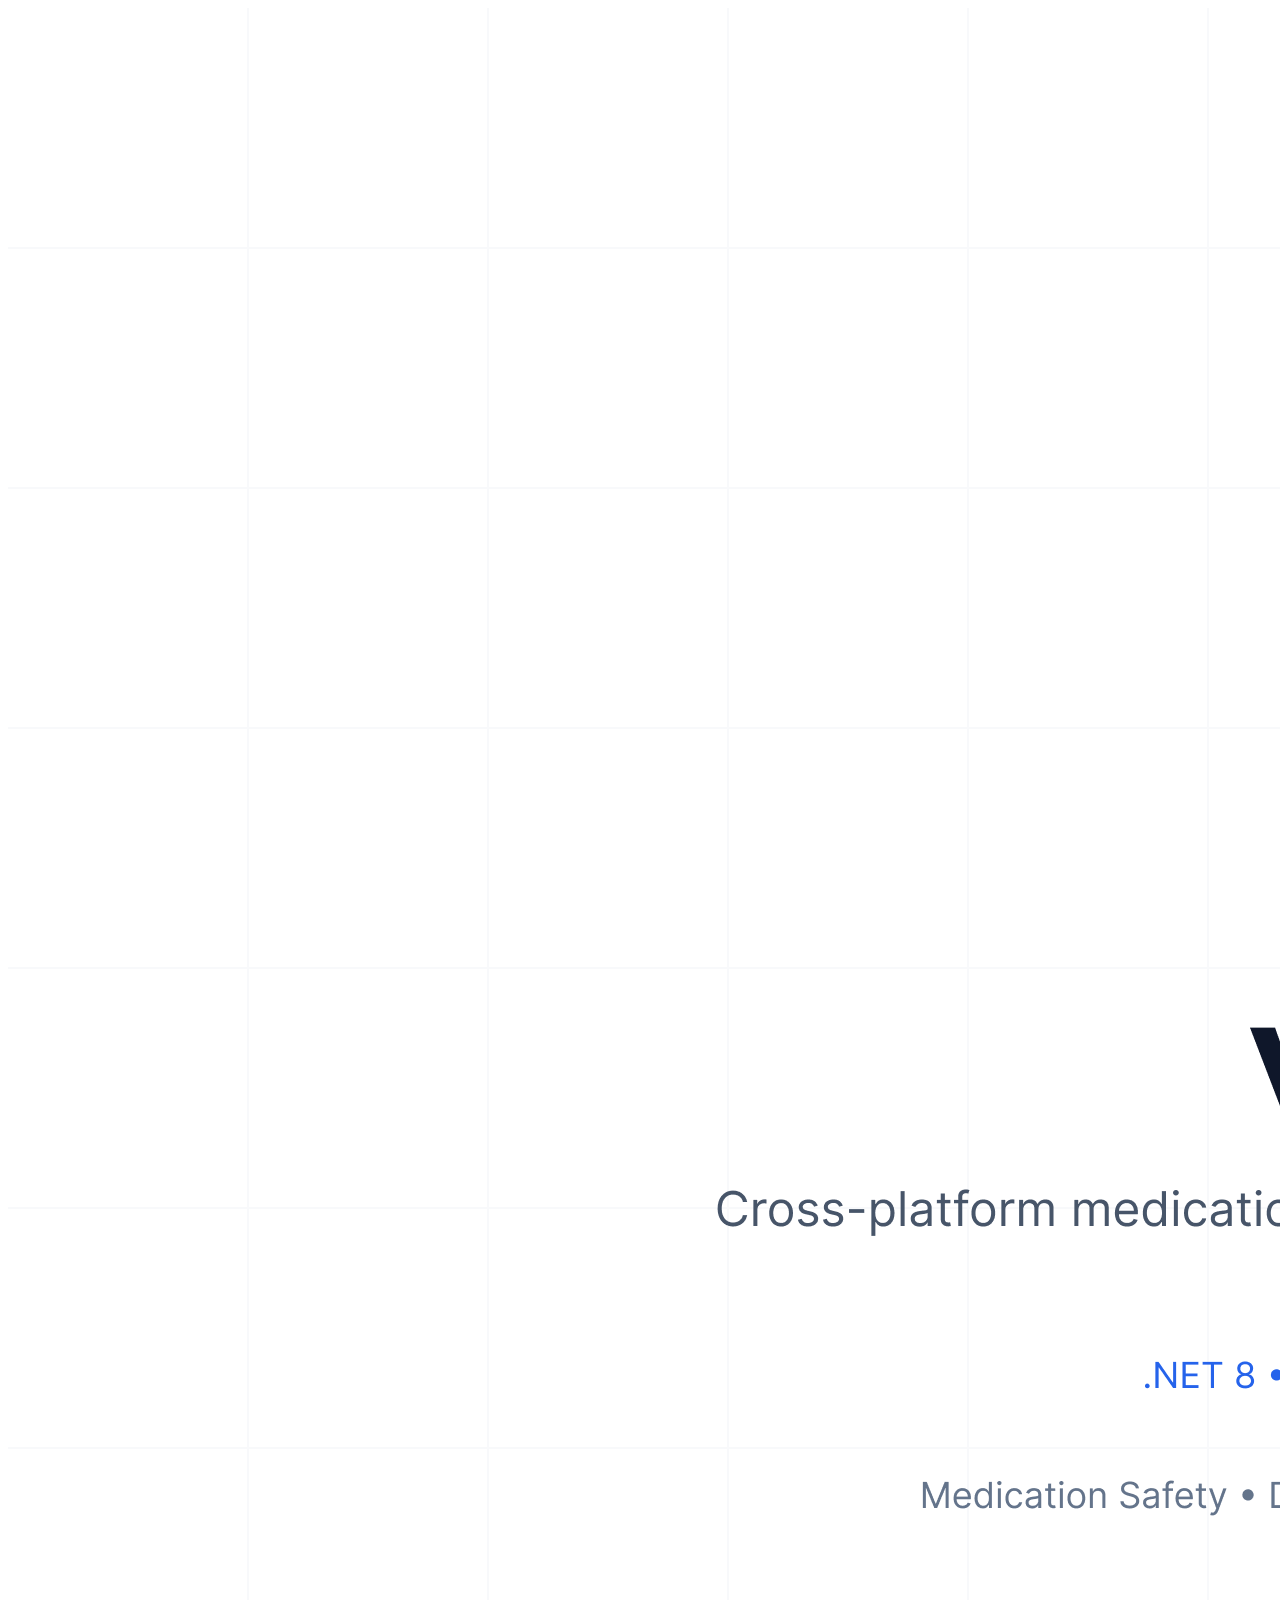
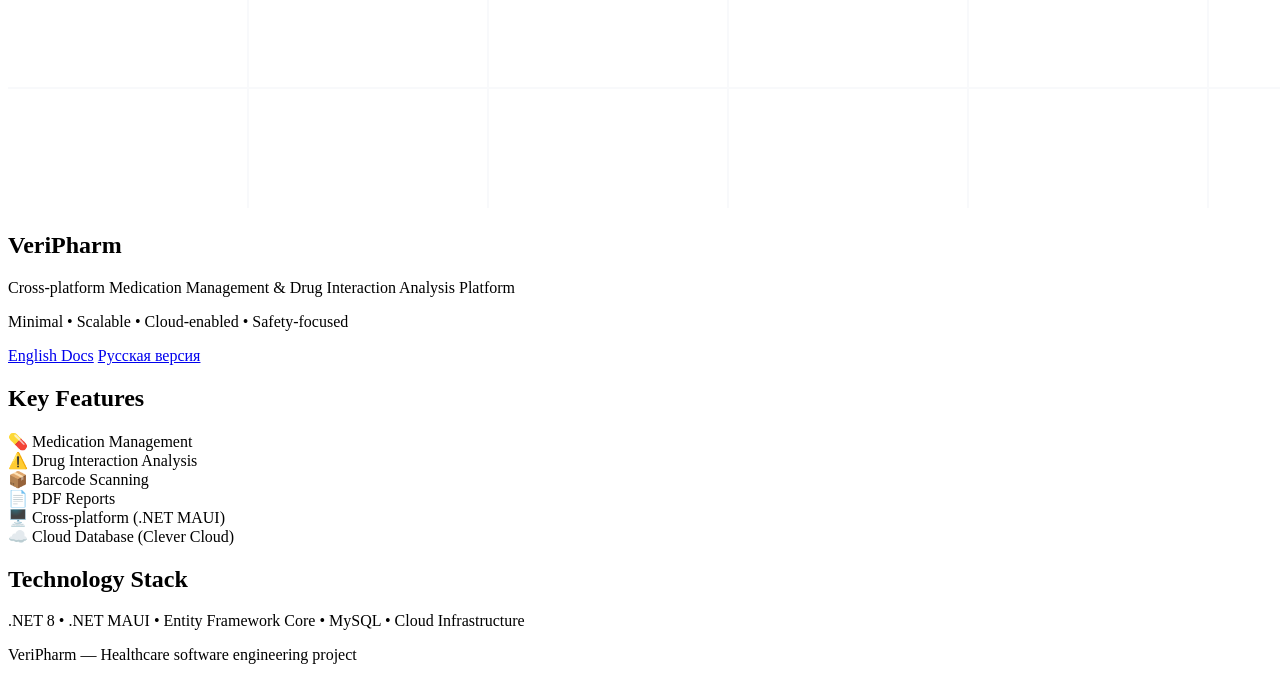
==== index.html @ c3bcfdbd "Create index.html" ====
<!DOCTYPE html>
<html lang="en">
<head>
  <meta charset="UTF-8" />
  <meta name="viewport" content="width=device-width, initial-scale=1.0"/>
  <title>VeriPharm</title>
  <link rel="stylesheet" href="styles.css">
</head>

<body>

  <!-- HERO -->
  <section class="hero">
    <img src="assets/banner.png" alt="VeriPharm Banner" class="banner"/>

    <h1>VeriPharm</h1>

    <p class="subtitle">
      Cross-platform Medication Management & Drug Interaction Analysis Platform
    </p>

    <p class="tagline">
      Minimal • Scalable • Cloud-enabled • Safety-focused
    </p>

    <div class="buttons">
      <a href="README.en.md" class="btn">English Docs</a>
      <a href="README.ru.md" class="btn secondary">Русская версия</a>
    </div>
  </section>

  <!-- FEATURES -->
  <section class="section">
    <h2>Key Features</h2>

    <div class="grid">
      <div class="card">💊 Medication Management</div>
      <div class="card">⚠️ Drug Interaction Analysis</div>
      <div class="card">📦 Barcode Scanning</div>
      <div class="card">📄 PDF Reports</div>
      <div class="card">🖥️ Cross-platform (.NET MAUI)</div>
      <div class="card">☁️ Cloud Database (Clever Cloud)</div>
    </div>
  </section>

  <!-- STACK -->
  <section class="section dark">
    <h2>Technology Stack</h2>

    <p>.NET 8 • .NET MAUI • Entity Framework Core • MySQL • Cloud Infrastructure</p>
  </section>

  <!-- FOOTER -->
  <footer>
    <p>VeriPharm — Healthcare software engineering project</p>
  </footer>

</body>
</html>
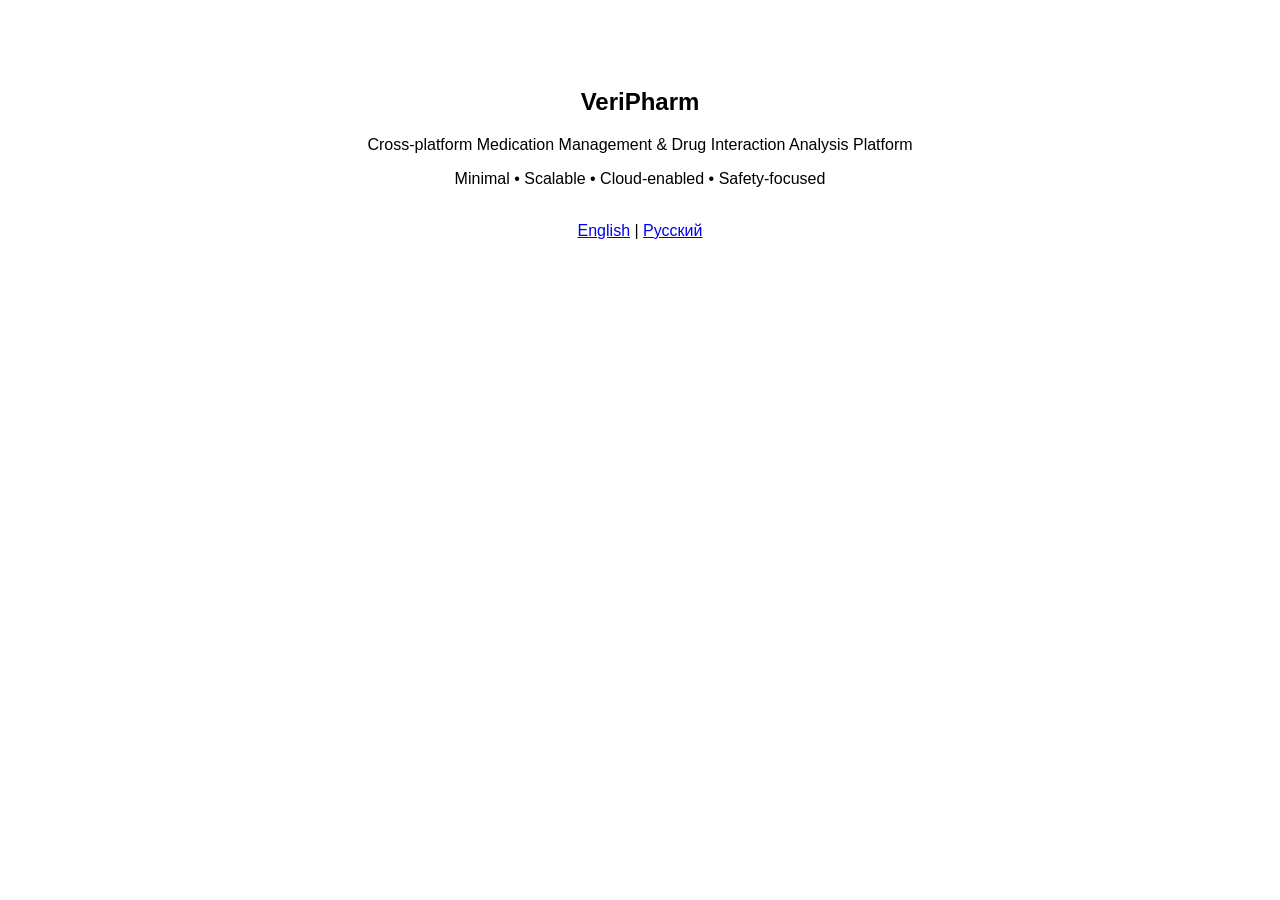
==== commit 5e82a952: "init" ====
--- a/index.html
+++ b/index.html
@@ -1,59 +1,27 @@
 <!DOCTYPE html>
 <html lang="en">
 <head>
-  <meta charset="UTF-8" />
-  <meta name="viewport" content="width=device-width, initial-scale=1.0"/>
+  <meta charset="UTF-8">
   <title>VeriPharm</title>
-  <link rel="stylesheet" href="styles.css">
+  <meta name="viewport" content="width=device-width, initial-scale=1.0">
 </head>
 
 <body>
 
-  <!-- HERO -->
-  <section class="hero">
-    <img src="assets/banner.png" alt="VeriPharm Banner" class="banner"/>
+  <section style="text-align:center; padding:60px; font-family:Segoe UI, Arial;">
 
     <h1>VeriPharm</h1>
 
-    <p class="subtitle">
-      Cross-platform Medication Management & Drug Interaction Analysis Platform
-    </p>
+    <p>Cross-platform Medication Management & Drug Interaction Analysis Platform</p>
 
-    <p class="tagline">
-      Minimal • Scalable • Cloud-enabled • Safety-focused
-    </p>
+    <p>Minimal • Scalable • Cloud-enabled • Safety-focused</p>
 
-    <div class="buttons">
-      <a href="README.en.md" class="btn">English Docs</a>
-      <a href="README.ru.md" class="btn secondary">Русская версия</a>
-    </div>
+    <br>
+
+    <a href="site/en.html">English</a> |
+    <a href="site/ru.html">Русский</a>
+
   </section>
 
-  <!-- FEATURES -->
-  <section class="section">
-    <h2>Key Features</h2>
-
-    <div class="grid">
-      <div class="card">💊 Medication Management</div>
-      <div class="card">⚠️ Drug Interaction Analysis</div>
-      <div class="card">📦 Barcode Scanning</div>
-      <div class="card">📄 PDF Reports</div>
-      <div class="card">🖥️ Cross-platform (.NET MAUI)</div>
-      <div class="card">☁️ Cloud Database (Clever Cloud)</div>
-    </div>
-  </section>
-
-  <!-- STACK -->
-  <section class="section dark">
-    <h2>Technology Stack</h2>
-
-    <p>.NET 8 • .NET MAUI • Entity Framework Core • MySQL • Cloud Infrastructure</p>
-  </section>
-
-  <!-- FOOTER -->
-  <footer>
-    <p>VeriPharm — Healthcare software engineering project</p>
-  </footer>
-
 </body>
-</html>
+</html>
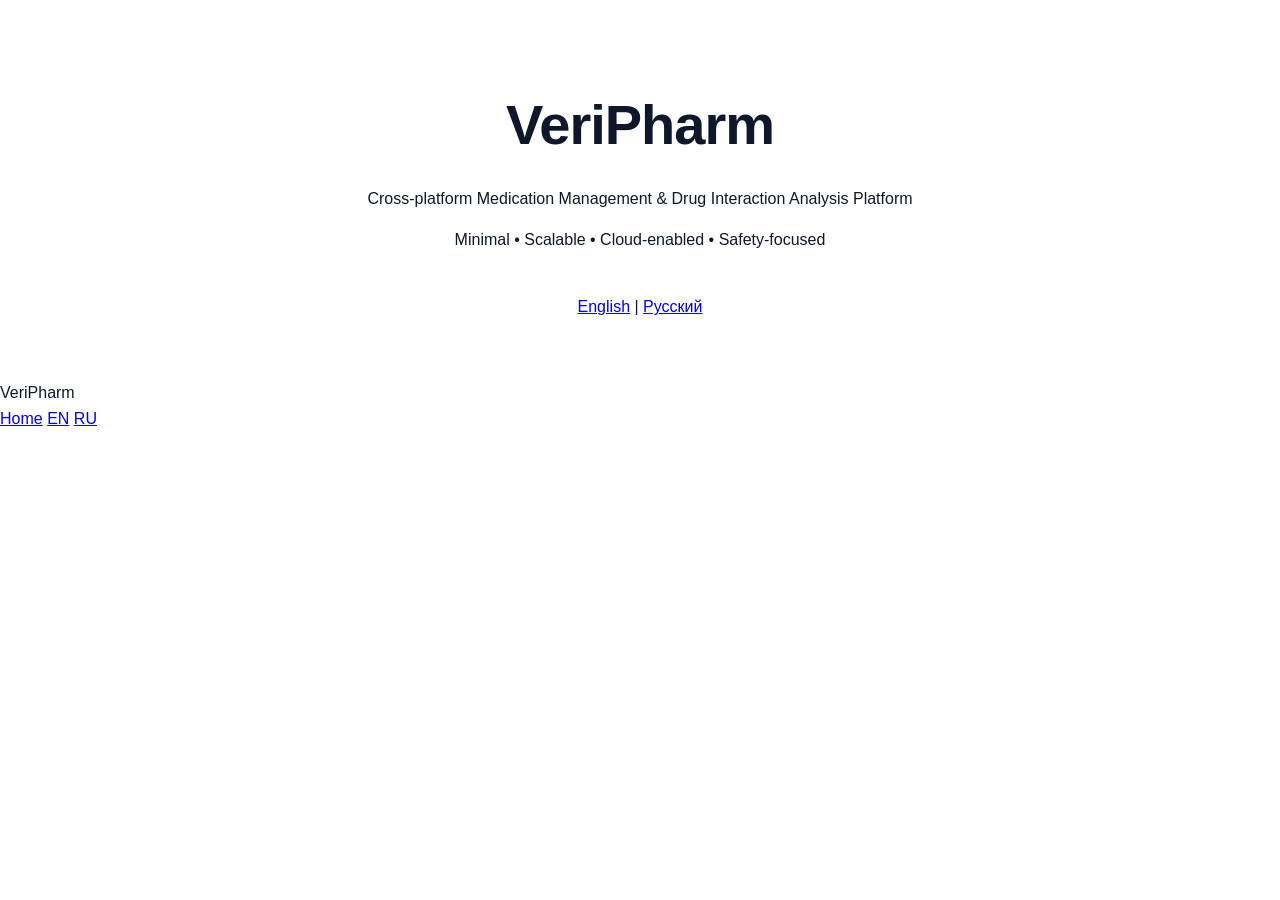
==== commit ae16f4b9: "1" ====
--- a/index.html
+++ b/index.html
@@ -3,6 +3,7 @@
 <head>
   <meta charset="UTF-8">
   <title>VeriPharm</title>
+  <link rel="stylesheet" href="site/styles.css">
   <meta name="viewport" content="width=device-width, initial-scale=1.0">
 </head>
 
@@ -24,4 +25,14 @@
   </section>
 
 </body>
+<header class="topbar">
+  <div class="logo">VeriPharm</div>
+
+  <nav>
+    <a href="../index.html">Home</a>
+    <a href="en.html">EN</a>
+    <a href="ru.html">RU</a>
+  </nav>
+</header>
+
 </html>
--- a/site/styles.css
+++ b/site/styles.css
@@ -0,0 +1,125 @@
+body {
+  margin: 0;
+  font-family: "Segoe UI", Inter, Arial, sans-serif;
+  background: #ffffff;
+  color: #0f172a;
+  line-height: 1.6;
+}
+
+/* HERO */
+.hero {
+  text-align: center;
+  padding: 80px 20px;
+  animation: fadeIn 0.8s ease-out;
+}
+
+.banner {
+  max-width: 900px;
+  width: 100%;
+  border-radius: 14px;
+  box-shadow: 0 10px 30px rgba(0,0,0,0.08);
+  transition: transform 0.3s ease;
+}
+
+.banner:hover {
+  transform: scale(1.01);
+}
+
+/* TYPOGRAPHY */
+h1 {
+  font-size: 56px;
+  margin: 20px 0 10px;
+  letter-spacing: -1px;
+}
+
+.subtitle {
+  font-size: 20px;
+  color: #475569;
+}
+
+.tagline {
+  font-size: 14px;
+  color: #64748b;
+  margin-bottom: 30px;
+}
+
+/* BUTTONS */
+.buttons {
+  display: flex;
+  justify-content: center;
+  gap: 12px;
+  margin-top: 20px;
+}
+
+.btn {
+  padding: 10px 18px;
+  border-radius: 10px;
+  background: #1cabb0;
+  color: white;
+  text-decoration: none;
+  transition: 0.25s ease;
+}
+
+.btn:hover {
+  transform: translateY(-2px);
+  box-shadow: 0 8px 20px rgba(28,171,176,0.25);
+}
+
+.btn.secondary {
+  background: #0f172a;
+}
+
+/* SECTIONS */
+.section {
+  padding: 80px 20px;
+  text-align: center;
+}
+
+.section h2 {
+  font-size: 32px;
+  margin-bottom: 20px;
+}
+
+/* GRID */
+.grid {
+  display: grid;
+  grid-template-columns: repeat(auto-fit, minmax(240px, 1fr));
+  gap: 16px;
+  margin-top: 30px;
+  max-width: 1000px;
+  margin-left: auto;
+  margin-right: auto;
+}
+
+/* CARDS */
+.card {
+  background: #ffffff;
+  padding: 22px;
+  border-radius: 14px;
+  border: 1px solid #e2e8f0;
+  transition: 0.25s ease;
+  text-align: left;
+}
+
+.card:hover {
+  transform: translateY(-4px);
+  box-shadow: 0 12px 30px rgba(0,0,0,0.08);
+  border-color: #1cabb0;
+}
+
+/* DARK SECTION */
+.section.dark {
+  background: #f8fafc;
+}
+
+/* ANIMATION */
+@keyframes fadeIn {
+  from {
+    opacity: 0;
+    transform: translateY(10px);
+  }
+  to {
+    opacity: 1;
+    transform: translateY(0);
+  }
+}
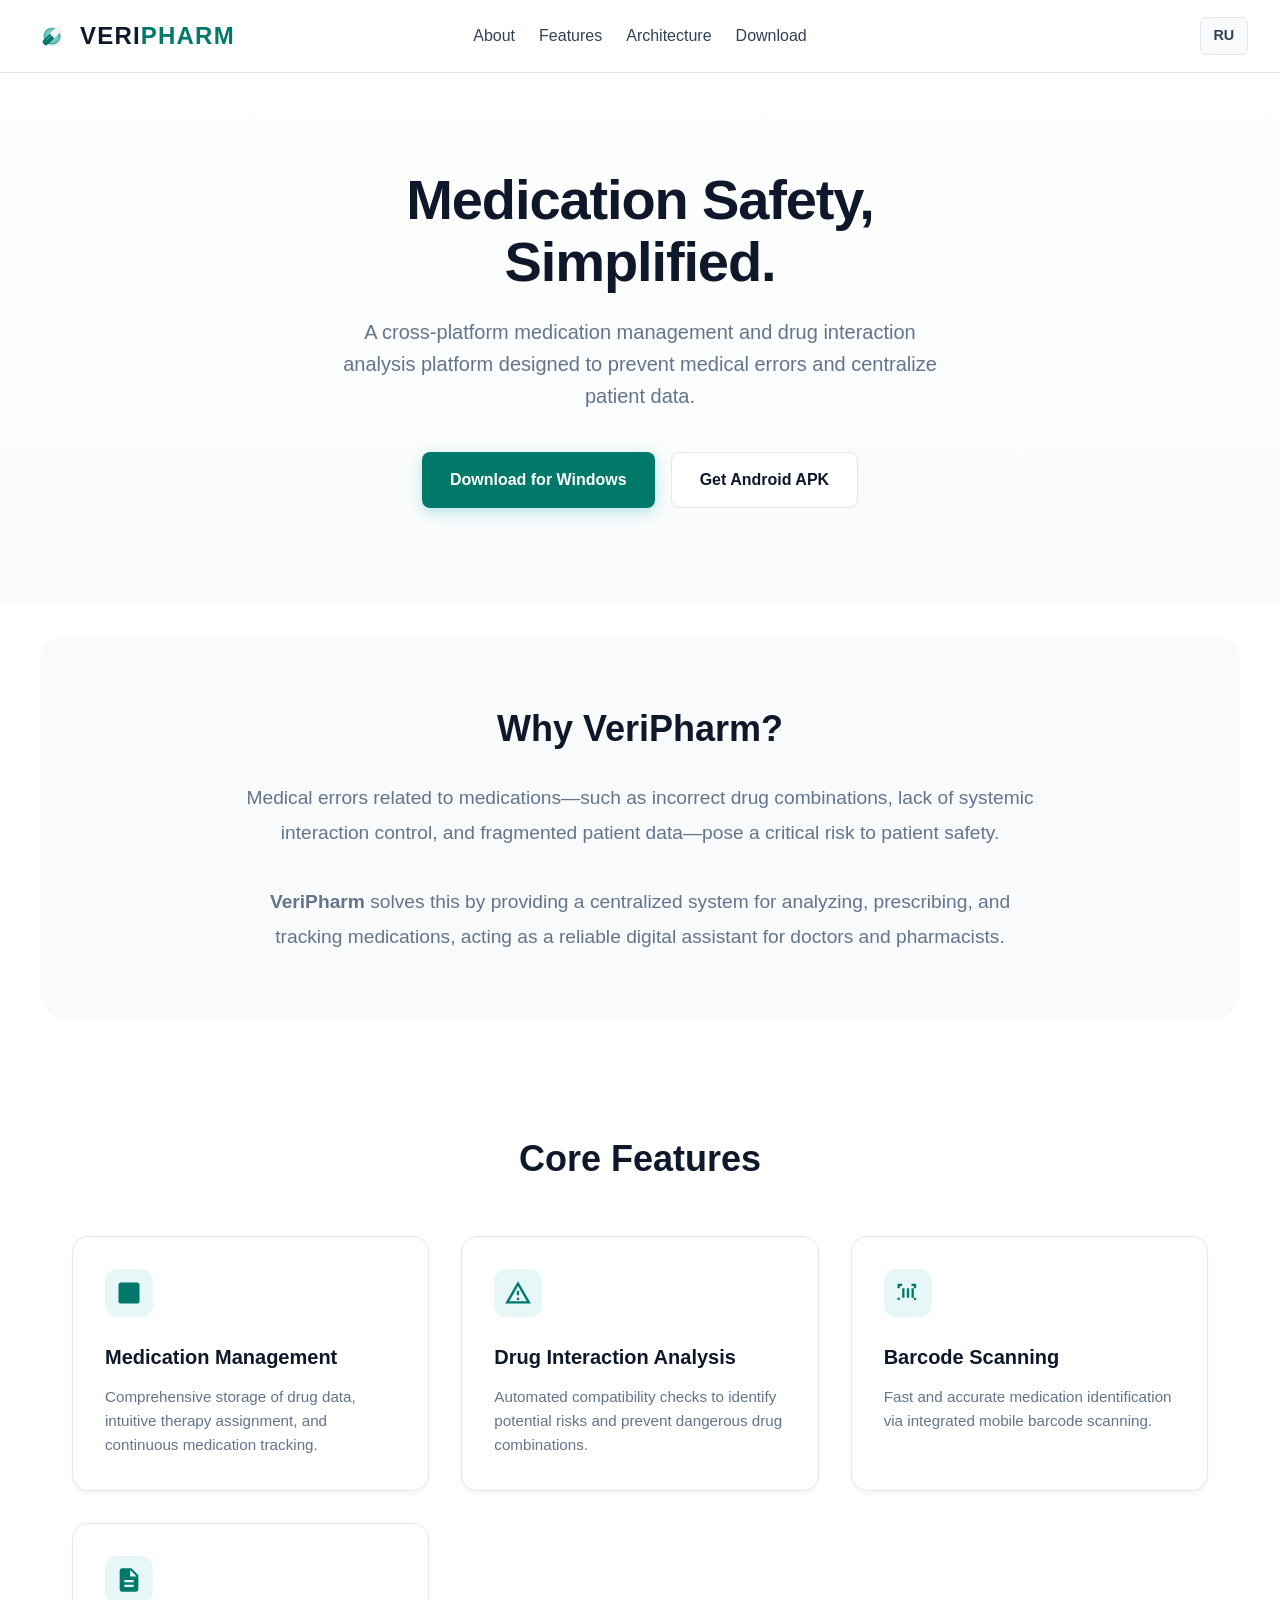
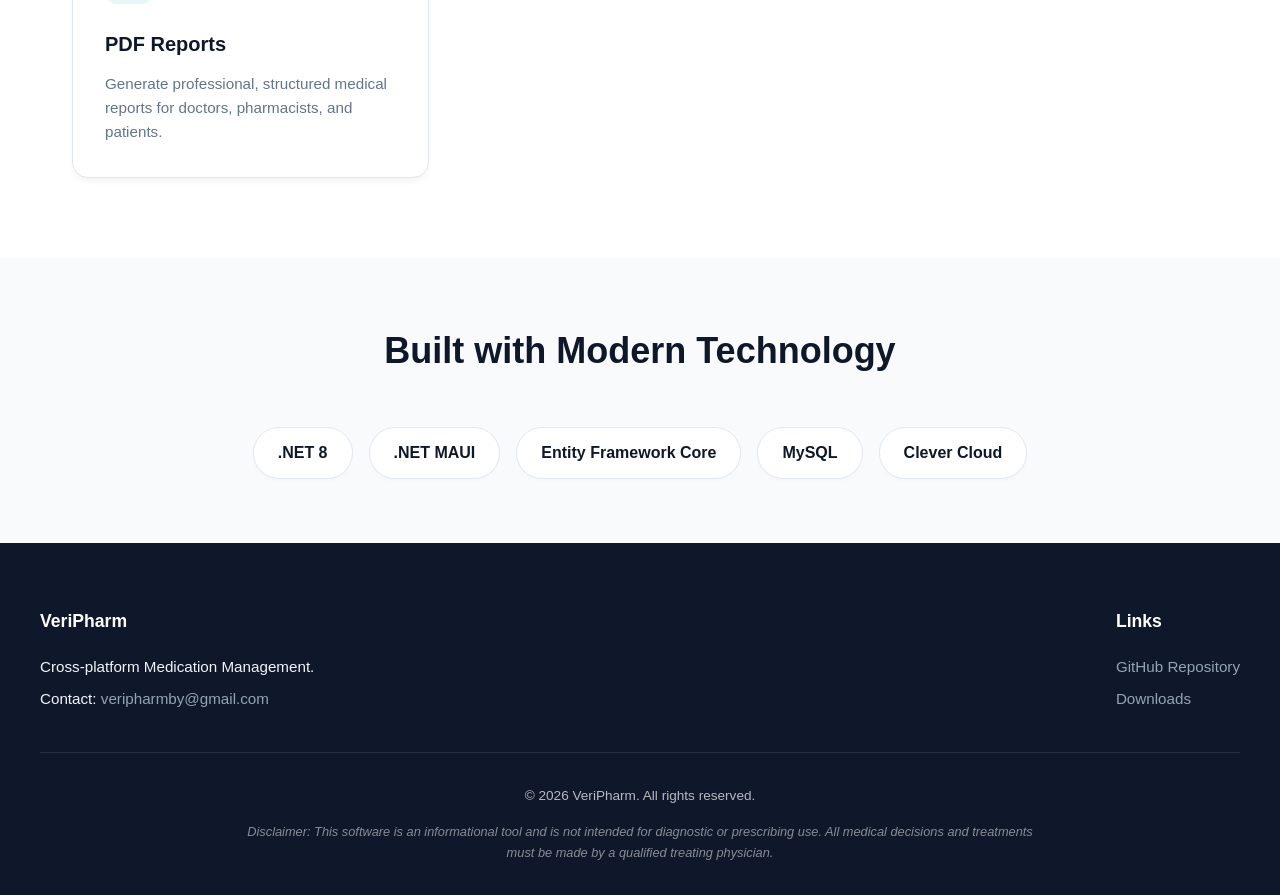
==== commit 3dee19b4: "Major site fix" ====
--- a/index.html
+++ b/index.html
@@ -2,37 +2,127 @@
 <html lang="en">
 <head>
   <meta charset="UTF-8">
-  <title>VeriPharm</title>
+  <title>VeriPharm - Medication Management Platform</title>
+  <meta name="viewport" content="width=device-width, initial-scale=1.0">
   <link rel="stylesheet" href="site/styles.css">
-  <meta name="viewport" content="width=device-width, initial-scale=1.0">
 </head>
-
 <body>
 
-  <section style="text-align:center; padding:60px; font-family:Segoe UI, Arial;">
+  <!-- NAVBAR -->
+  <nav class="navbar">
+    <div class="logo">
+      <img src="site/site_assets/logo.svg" alt="VeriPharm" width="40" height="40">
+      <span class="logo-text">VERI<span class="logo-accent">PHARM</span></span>
+    </div>
+    <div class="nav-links">
+      <a href="#about">About</a>
+      <a href="#features">Features</a>
+      <a href="#tech">Architecture</a>
+      <a href="#download">Download</a>
+    </div>
+    <a href="site/ru.html" class="lang-switch">RU</a>
+  </nav>
 
-    <h1>VeriPharm</h1>
+  <!-- HERO SECTION -->
+  <header class="hero">
 
-    <p>Cross-platform Medication Management & Drug Interaction Analysis Platform</p>
+    <h1>Medication Safety,<br>Simplified.</h1>
+    <p>A cross-platform medication management and drug interaction analysis platform designed to prevent medical errors and centralize patient data.</p>
+    <div class="hero-actions">
+      <a href="#download" class="btn btn-primary">Download for Windows</a>
+      <a href="#download" class="btn btn-secondary">Get Android APK</a>
+    </div>
+  </header>
 
-    <p>Minimal • Scalable • Cloud-enabled • Safety-focused</p>
-
-    <br>
-
-    <a href="site/en.html">English</a> |
-    <a href="site/ru.html">Русский</a>
-
+  <!-- ABOUT / PROBLEM SECTION -->
+  <section id="about" class="section dark">
+    <div style="max-width: 800px; margin: 0 auto; text-align: center;">
+      <h2 class="section-title" style="margin-bottom: 1.5rem;">Why VeriPharm?</h2>
+      <p style="font-size: 1.2rem; color: var(--text-muted); line-height: 1.8;">
+        Medical errors related to medications—such as incorrect drug combinations, lack of systemic interaction control, and fragmented patient data—pose a critical risk to patient safety. 
+        <br><br>
+        <strong>VeriPharm</strong> solves this by providing a centralized system for analyzing, prescribing, and tracking medications, acting as a reliable digital assistant for doctors and pharmacists.
+      </p>
+    </div>
   </section>
 
+  <!-- FEATURES -->
+  <section id="features" class="section">
+    <h2 class="section-title">Core Features</h2>
+    <div class="features-grid">
+      
+      <!-- Card 1 -->
+      <div class="feature-card">
+        <div class="feature-icon">
+          <svg viewBox="0 0 24 24"><path d="M19 3H5c-1.1 0-2 .9-2 2v14c0 1.1.9 2 2 2h14c1.1 0 2-.9 2-2V5c0-1.1-.9-2-2-2zm-7 9h-2V7h-2v5H6v2h2v5h2v-5h2v-2z"/></svg>
+        </div>
+        <h3>Medication Management</h3>
+        <p>Comprehensive storage of drug data, intuitive therapy assignment, and continuous medication tracking.</p>
+      </div>
+
+      <!-- Card 2 -->
+      <div class="feature-card">
+        <div class="feature-icon">
+          <svg viewBox="0 0 24 24"><path d="M12 2L1 21h22M12 6l7.5 13h-15M11 10h2v4h-2M11 16h2v2h-2"/></svg>
+        </div>
+        <h3>Drug Interaction Analysis</h3>
+        <p>Automated compatibility checks to identify potential risks and prevent dangerous drug combinations.</p>
+      </div>
+
+      <!-- Card 3 -->
+      <div class="feature-card">
+        <div class="feature-icon">
+          <svg viewBox="0 0 24 24"><path d="M3 4h4v2H5v2H3zm2 14H3v-2h2v2zm14-14h-4v2h2v2h2zm-2 14h2v-2h-2v2zM7 8h2v8H7zm4 0h2v8h-2zm4 0h2v8h-2z"/></svg>
+        </div>
+        <h3>Barcode Scanning</h3>
+        <p>Fast and accurate medication identification via integrated mobile barcode scanning.</p>
+      </div>
+
+      <!-- Card 4 -->
+      <div class="feature-card">
+        <div class="feature-icon">
+          <svg viewBox="0 0 24 24"><path d="M14 2H6c-1.1 0-1.99.9-1.99 2L4 20c0 1.1.89 2 1.99 2H18c1.1 0 2-.9 2-2V8l-6-6zm2 16H8v-2h8v2zm0-4H8v-2h8v2zm-3-5V3.5L18.5 9H13z"/></svg>
+        </div>
+        <h3>PDF Reports</h3>
+        <p>Generate professional, structured medical reports for doctors, pharmacists, and patients.</p>
+      </div>
+
+    </div>
+  </section>
+
+  <!-- TECH STACK -->
+  <section id="tech" class="tech-stack">
+    <h2 class="section-title">Built with Modern Technology</h2>
+    <div class="tech-grid">
+      <div class="tech-tag">.NET 8</div>
+      <div class="tech-tag">.NET MAUI</div>
+      <div class="tech-tag">Entity Framework Core</div>
+      <div class="tech-tag">MySQL</div>
+      <div class="tech-tag">Clever Cloud</div>
+    </div>
+  </section>
+
+  <!-- FOOTER -->
+  <footer class="footer">
+    <div class="footer-content">
+      <div class="footer-col">
+        <h4>VeriPharm</h4>
+        <p>Cross-platform Medication Management.</p>
+        <p>Contact: <a href="mailto:veripharmby@gmail.com">veripharmby@gmail.com</a></p>
+      </div>
+      <div class="footer-col">
+        <h4>Links</h4>
+        <p><a href="https://github.com/OttyQ/VeriPharm">GitHub Repository</a></p>
+        <p><a href="#download">Downloads</a></p>
+      </div>
+    </div>
+    <div class="footer-bottom">
+      <p>&copy; 2026 VeriPharm. All rights reserved.</p>
+      <p class="disclaimer">
+        Disclaimer: This software is an informational tool and is not intended for diagnostic or prescribing use. All medical decisions and treatments must be made by a qualified treating physician.
+      </p>
+    </div>
+  </footer>
+
 </body>
-<header class="topbar">
-  <div class="logo">VeriPharm</div>
-
-  <nav>
-    <a href="../index.html">Home</a>
-    <a href="en.html">EN</a>
-    <a href="ru.html">RU</a>
-  </nav>
-</header>
-
 </html>
--- a/site/styles.css
+++ b/site/styles.css
@@ -1,125 +1,338 @@
+:root {
+  --primary: #00796b;
+  --primary-hover: #004d40;
+  --dark: #0f172a;
+  --dark-hover: #1e293b;
+  --light-bg: #f8fafc;
+  --card-bg: #ffffff;
+  --text-main: #334155;
+  --text-muted: #64748b;
+  --border: #e2e8f0;
+}
+
+* {
+  box-sizing: border-box;
+  margin: 0;
+  padding: 0;
+}
+
 body {
-  margin: 0;
-  font-family: "Segoe UI", Inter, Arial, sans-serif;
-  background: #ffffff;
-  color: #0f172a;
+  font-family: 'Segoe UI', Inter, -apple-system, BlinkMacSystemFont, Roboto, Oxygen, Ubuntu, Cantarell, 'Open Sans', 'Helvetica Neue', sans-serif;
+  background-color: var(--card-bg);
+  color: var(--text-main);
   line-height: 1.6;
-}
-
-/* HERO */
+  -webkit-font-smoothing: antialiased;
+}
+
+a {
+  text-decoration: none;
+  color: inherit;
+}
+
+/* NAVBAR */
+.navbar {
+  display: grid;
+  grid-template-columns: 1fr auto 1fr;
+  align-items: center;
+  padding: 1rem 2rem;
+  background: rgba(255, 255, 255, 0.8);
+  backdrop-filter: blur(10px);
+  position: sticky;
+  top: 0;
+  z-index: 1000;
+  border-bottom: 1px solid var(--border);
+}
+
+.logo {
+  font-weight: 800;
+  font-size: 1.5rem;
+  display: flex;
+  align-items: center;
+  gap: 0.5rem;
+  letter-spacing: 0.05em;
+}
+
+.logo-text {
+  color: var(--dark);
+}
+
+.logo-accent {
+  color: var(--primary);
+}
+
+.nav-brand img {
+  width: 32px;
+  height: 32px;
+}
+
+.nav-links {
+  display: flex;
+  gap: 1.5rem;
+  align-items: center;
+}
+
+.nav-links a {
+  font-weight: 500;
+  transition: color 0.2s ease;
+}
+
+.nav-links a:hover {
+  color: var(--primary);
+}
+
+.lang-switch {
+  justify-self: end;
+  padding: 0.4rem 0.8rem;
+  border-radius: 6px;
+  background: var(--light-bg);
+  border: 1px solid var(--border);
+  font-size: 0.9rem;
+  font-weight: 600;
+  transition: all 0.2s;
+}
+
+.lang-switch:hover {
+  background: var(--border);
+}
+
+/* HERO SECTION */
 .hero {
   text-align: center;
-  padding: 80px 20px;
+  padding: 6rem 2rem;
+  background: linear-gradient(180deg, #ffffff 0%, var(--light-bg) 100%);
   animation: fadeIn 0.8s ease-out;
 }
 
-.banner {
-  max-width: 900px;
-  width: 100%;
-  border-radius: 14px;
-  box-shadow: 0 10px 30px rgba(0,0,0,0.08);
-  transition: transform 0.3s ease;
-}
-
-.banner:hover {
-  transform: scale(1.01);
-}
-
-/* TYPOGRAPHY */
-h1 {
-  font-size: 56px;
-  margin: 20px 0 10px;
-  letter-spacing: -1px;
-}
-
-.subtitle {
-  font-size: 20px;
-  color: #475569;
-}
-
-.tagline {
-  font-size: 14px;
-  color: #64748b;
-  margin-bottom: 30px;
-}
-
-/* BUTTONS */
-.buttons {
-  display: flex;
+.hero-badge {
+  display: inline-block;
+  padding: 0.5rem 1rem;
+  background: rgba(28, 171, 176, 0.1);
+  color: var(--primary);
+  border-radius: 20px;
+  font-weight: 600;
+  font-size: 0.9rem;
+  margin-bottom: 1.5rem;
+}
+
+.hero h1 {
+  font-size: 3.5rem;
+  color: var(--dark);
+  margin-bottom: 1.5rem;
+  line-height: 1.1;
+  letter-spacing: -0.02em;
+}
+
+.hero p {
+  font-size: 1.25rem;
+  color: var(--text-muted);
+  max-width: 600px;
+  margin: 0 auto 2.5rem;
+}
+
+.hero-actions {
+  display: flex;
+  gap: 1rem;
   justify-content: center;
-  gap: 12px;
-  margin-top: 20px;
 }
 
 .btn {
-  padding: 10px 18px;
-  border-radius: 10px;
-  background: #1cabb0;
+  display: inline-flex;
+  align-items: center;
+  gap: 0.5rem;
+  padding: 0.875rem 1.75rem;
+  border-radius: 8px;
+  font-weight: 600;
+  transition: all 0.25s ease;
+  cursor: pointer;
+}
+
+.btn-primary {
+  background: var(--primary);
   color: white;
-  text-decoration: none;
-  transition: 0.25s ease;
-}
-
-.btn:hover {
+  box-shadow: 0 4px 14px rgba(28, 171, 176, 0.3);
+}
+
+.btn-primary:hover {
+  background: var(--primary-hover);
   transform: translateY(-2px);
-  box-shadow: 0 8px 20px rgba(28,171,176,0.25);
-}
-
-.btn.secondary {
-  background: #0f172a;
-}
-
-/* SECTIONS */
+  box-shadow: 0 6px 20px rgba(28, 171, 176, 0.4);
+}
+
+.btn-secondary {
+  background: white;
+  color: var(--dark);
+  border: 1px solid var(--border);
+}
+
+.btn-secondary:hover {
+  background: var(--light-bg);
+  transform: translateY(-2px);
+  box-shadow: 0 4px 14px rgba(0,0,0,0.05);
+}
+
+/* SECTION STRUCTURE */
 .section {
-  padding: 80px 20px;
+  padding: 5rem 2rem;
+  max-width: 1200px;
+  margin: 0 auto;
+}
+
+.section.dark {
+  background: var(--light-bg);
+  border-radius: 24px;
+  margin: 2rem auto;
+  padding: 4rem 2rem;
+}
+
+.section-title {
   text-align: center;
-}
-
-.section h2 {
-  font-size: 32px;
-  margin-bottom: 20px;
-}
-
-/* GRID */
-.grid {
+  font-size: 2.25rem;
+  color: var(--dark);
+  margin-bottom: 3rem;
+  font-weight: 700;
+}
+
+/* FEATURES GRID */
+.features-grid {
   display: grid;
-  grid-template-columns: repeat(auto-fit, minmax(240px, 1fr));
-  gap: 16px;
-  margin-top: 30px;
-  max-width: 1000px;
-  margin-left: auto;
-  margin-right: auto;
-}
-
-/* CARDS */
-.card {
-  background: #ffffff;
-  padding: 22px;
-  border-radius: 14px;
-  border: 1px solid #e2e8f0;
-  transition: 0.25s ease;
-  text-align: left;
-}
-
-.card:hover {
-  transform: translateY(-4px);
-  box-shadow: 0 12px 30px rgba(0,0,0,0.08);
-  border-color: #1cabb0;
-}
-
-/* DARK SECTION */
-.section.dark {
-  background: #f8fafc;
-}
-
-/* ANIMATION */
+  grid-template-columns: repeat(auto-fit, minmax(280px, 1fr));
+  gap: 2rem;
+}
+
+.feature-card {
+  background: white;
+  padding: 2rem;
+  border-radius: 16px;
+  border: 1px solid var(--border);
+  transition: all 0.3s ease;
+  box-shadow: 0 4px 6px -1px rgba(0, 0, 0, 0.05);
+}
+
+.feature-card:hover {
+  transform: translateY(-5px);
+  box-shadow: 0 20px 25px -5px rgba(0, 0, 0, 0.1);
+  border-color: rgba(28, 171, 176, 0.3);
+}
+
+.feature-icon {
+  width: 48px;
+  height: 48px;
+  background: rgba(28, 171, 176, 0.1);
+  border-radius: 12px;
+  display: flex;
+  align-items: center;
+  justify-content: center;
+  margin-bottom: 1.5rem;
+  color: var(--primary);
+}
+
+.feature-icon svg {
+  width: 28px;
+  height: 28px;
+  fill: currentColor;
+}
+
+.feature-card h3 {
+  font-size: 1.25rem;
+  color: var(--dark);
+  margin-bottom: 0.75rem;
+}
+
+.feature-card p {
+  color: var(--text-muted);
+  font-size: 0.95rem;
+}
+
+/* TECH STACK */
+.tech-stack {
+  background: var(--light-bg);
+  padding: 4rem 2rem;
+  text-align: center;
+}
+
+.tech-grid {
+  display: flex;
+  flex-wrap: wrap;
+  justify-content: center;
+  gap: 1rem;
+  max-width: 800px;
+  margin: 0 auto;
+}
+
+.tech-tag {
+  background: white;
+  padding: 0.75rem 1.5rem;
+  border-radius: 100px;
+  font-weight: 600;
+  color: var(--dark);
+  border: 1px solid var(--border);
+  box-shadow: 0 2px 4px rgba(0,0,0,0.02);
+}
+
+/* FOOTER */
+.footer {
+  background: var(--dark);
+  color: #f1f5f9;
+  padding: 4rem 2rem 2rem;
+  font-size: 0.95rem;
+}
+
+.footer-content {
+  max-width: 1200px;
+  margin: 0 auto;
+  display: flex;
+  flex-wrap: wrap;
+  justify-content: space-between;
+  gap: 2rem;
+  border-bottom: 1px solid rgba(255,255,255,0.1);
+  padding-bottom: 2rem;
+  margin-bottom: 2rem;
+}
+
+.footer-col h4 {
+  color: white;
+  margin-bottom: 1.25rem;
+  font-size: 1.1rem;
+}
+
+.footer-col p {
+  margin-bottom: 0.5rem;
+}
+
+.footer-col a {
+  color: #94a3b8;
+  transition: color 0.2s;
+}
+
+.footer-col a:hover {
+  color: white;
+  text-decoration: underline;
+}
+
+.footer-bottom {
+  text-align: center;
+  font-size: 0.85rem;
+  color: rgba(255,255,255,0.7);
+}
+
+.disclaimer {
+  max-width: 800px;
+  margin: 1rem auto 0;
+  font-style: italic;
+  font-size: 0.8rem;
+  color: rgba(255,255,255,0.5);
+}
+
+/* ANIMATIONS */
 @keyframes fadeIn {
-  from {
-    opacity: 0;
-    transform: translateY(10px);
-  }
-  to {
-    opacity: 1;
-    transform: translateY(0);
-  }
+  from { opacity: 0; transform: translateY(20px); }
+  to { opacity: 1; transform: translateY(0); }
+}
+
+/* RESPONSIVE */
+@media (max-width: 768px) {
+  .hero h1 { font-size: 2.5rem; }
+  .navbar { padding: 1rem; }
+  .nav-links { display: none; } /* Could add a hamburger menu later */
+  .lang-switch { display: block; margin-left: auto; }
 }
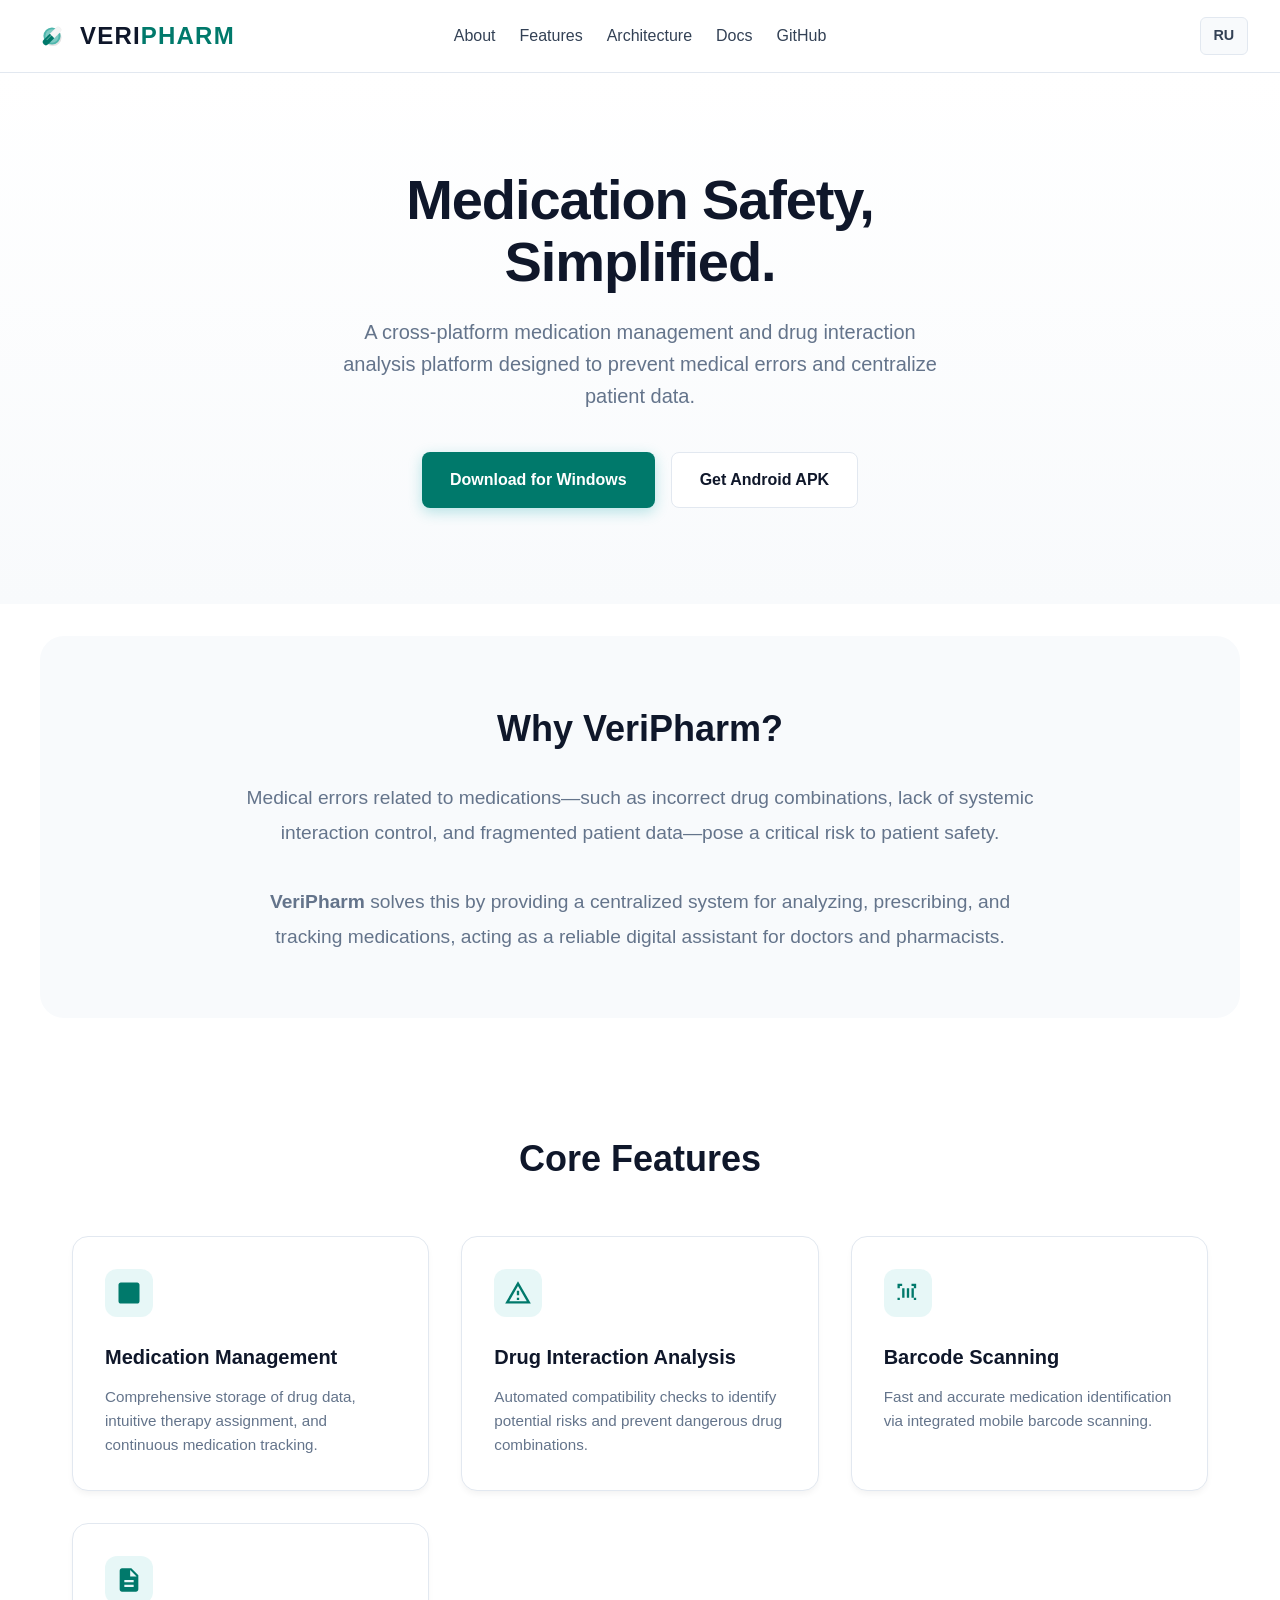
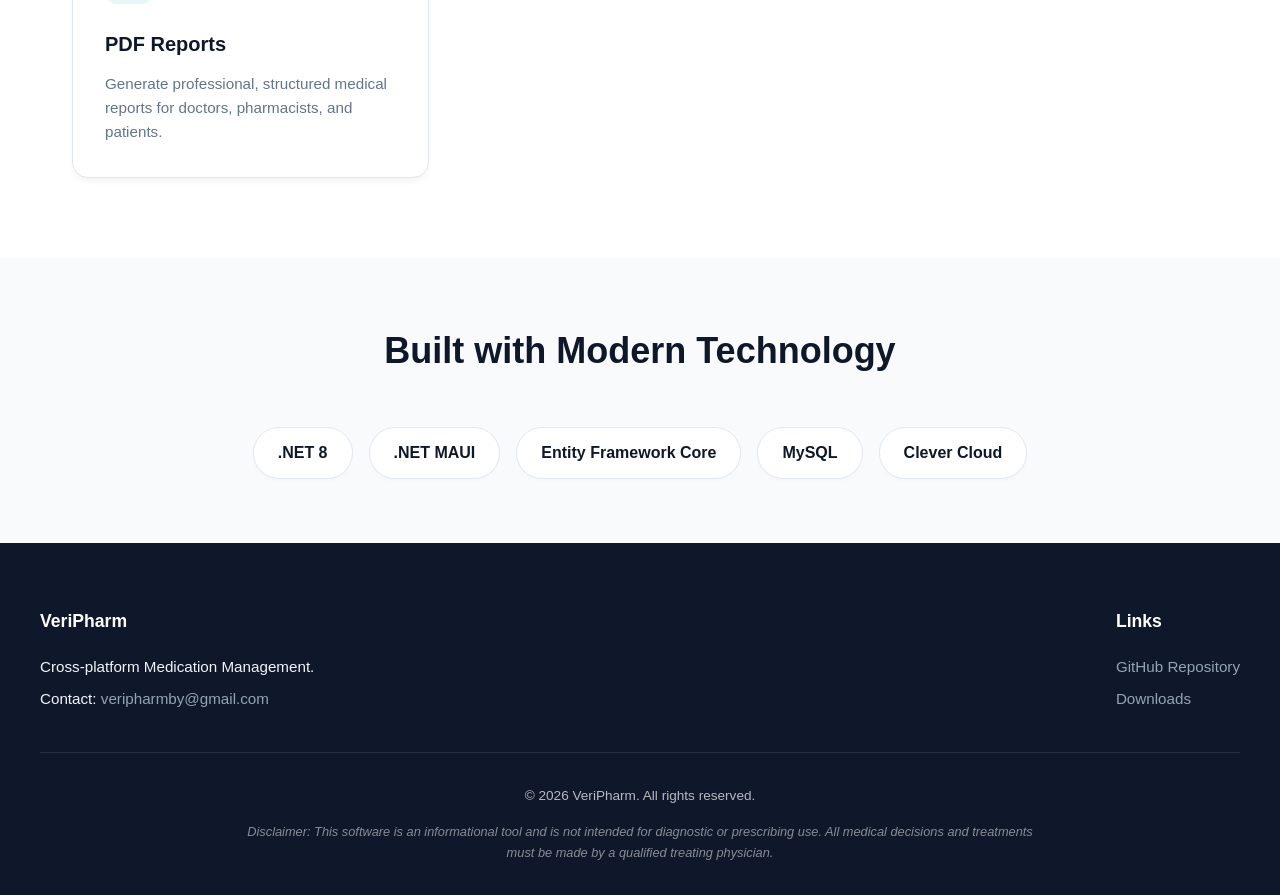
==== commit 64994862: "User manual update" ====
--- a/index.html
+++ b/index.html
@@ -18,7 +18,8 @@
       <a href="#about">About</a>
       <a href="#features">Features</a>
       <a href="#tech">Architecture</a>
-      <a href="#download">Download</a>
+      <a href="docs.html">Docs</a>
+      <a href="https://github.com/OttyQ/VeriPharm" target="_blank">GitHub</a>
     </div>
     <a href="site/ru.html" class="lang-switch">RU</a>
   </nav>
@@ -29,8 +30,8 @@
     <h1>Medication Safety,<br>Simplified.</h1>
     <p>A cross-platform medication management and drug interaction analysis platform designed to prevent medical errors and centralize patient data.</p>
     <div class="hero-actions">
-      <a href="#download" class="btn btn-primary">Download for Windows</a>
-      <a href="#download" class="btn btn-secondary">Get Android APK</a>
+      <a href="https://github.com/OttyQ/VeriPharm/releases/download/v0.1/VeriPharm-Windows-v0.1.zip" class="btn btn-primary">Download for Windows</a>
+      <a href="https://github.com/OttyQ/VeriPharm/releases/download/v0.1/VeriPharm-Android-v0.1.apk" class="btn btn-secondary">Get Android APK</a>
     </div>
   </header>
 
--- a/site/styles.css
+++ b/site/styles.css
@@ -331,8 +331,28 @@
 
 /* RESPONSIVE */
 @media (max-width: 768px) {
+  .navbar { 
+    grid-template-columns: 1fr auto; 
+    padding: 1rem; 
+  }
+  .nav-links { display: none; }
   .hero h1 { font-size: 2.5rem; }
-  .navbar { padding: 1rem; }
-  .nav-links { display: none; } /* Could add a hamburger menu later */
-  .lang-switch { display: block; margin-left: auto; }
+  .hero-actions { 
+    flex-direction: column; 
+    width: 100%;
+  }
+  .hero-actions .btn {
+    width: 100%;
+    text-align: center;
+    box-sizing: border-box;
+  }
+  .section { padding: 3rem 1rem; }
+  .section.dark { padding: 2rem 1rem; margin: 1rem; }
+  .features-grid {
+    grid-template-columns: 1fr;
+  }
+  .footer-content {
+    flex-direction: column;
+    gap: 2rem;
+  }
 }
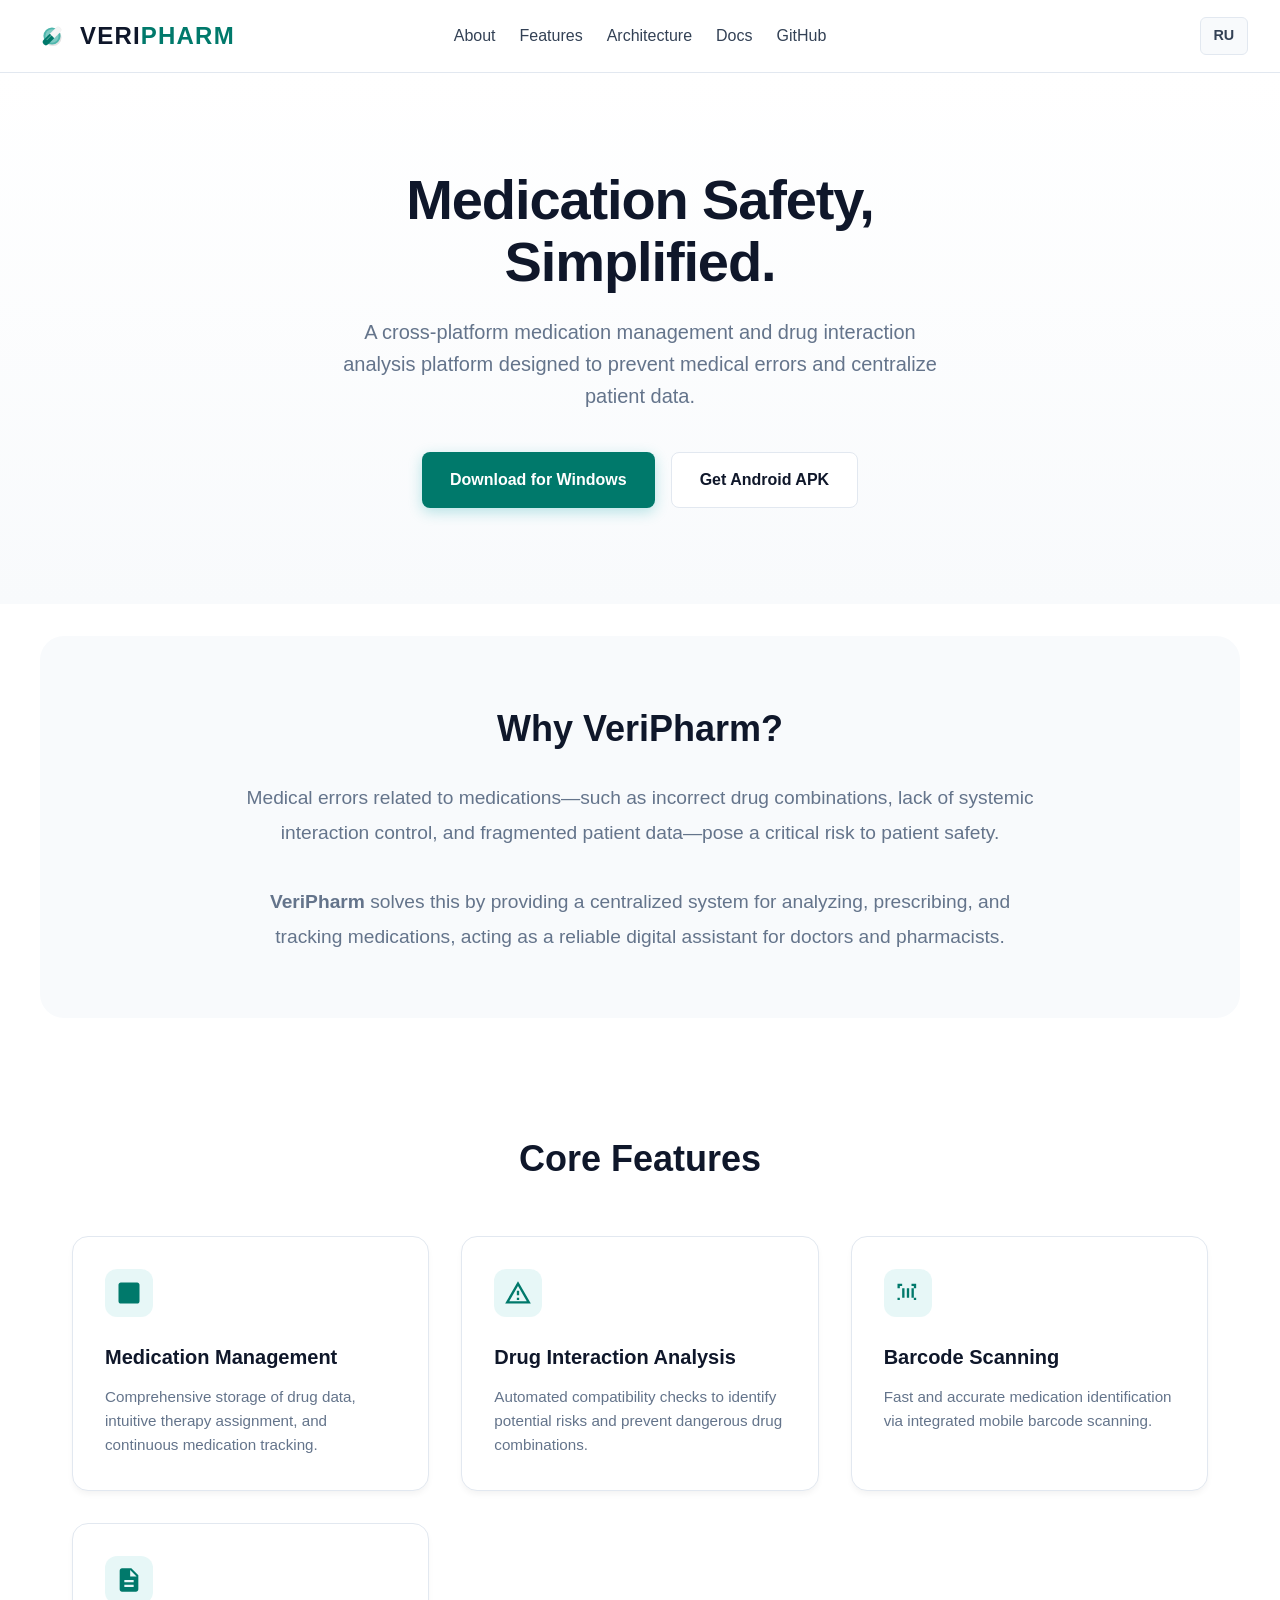
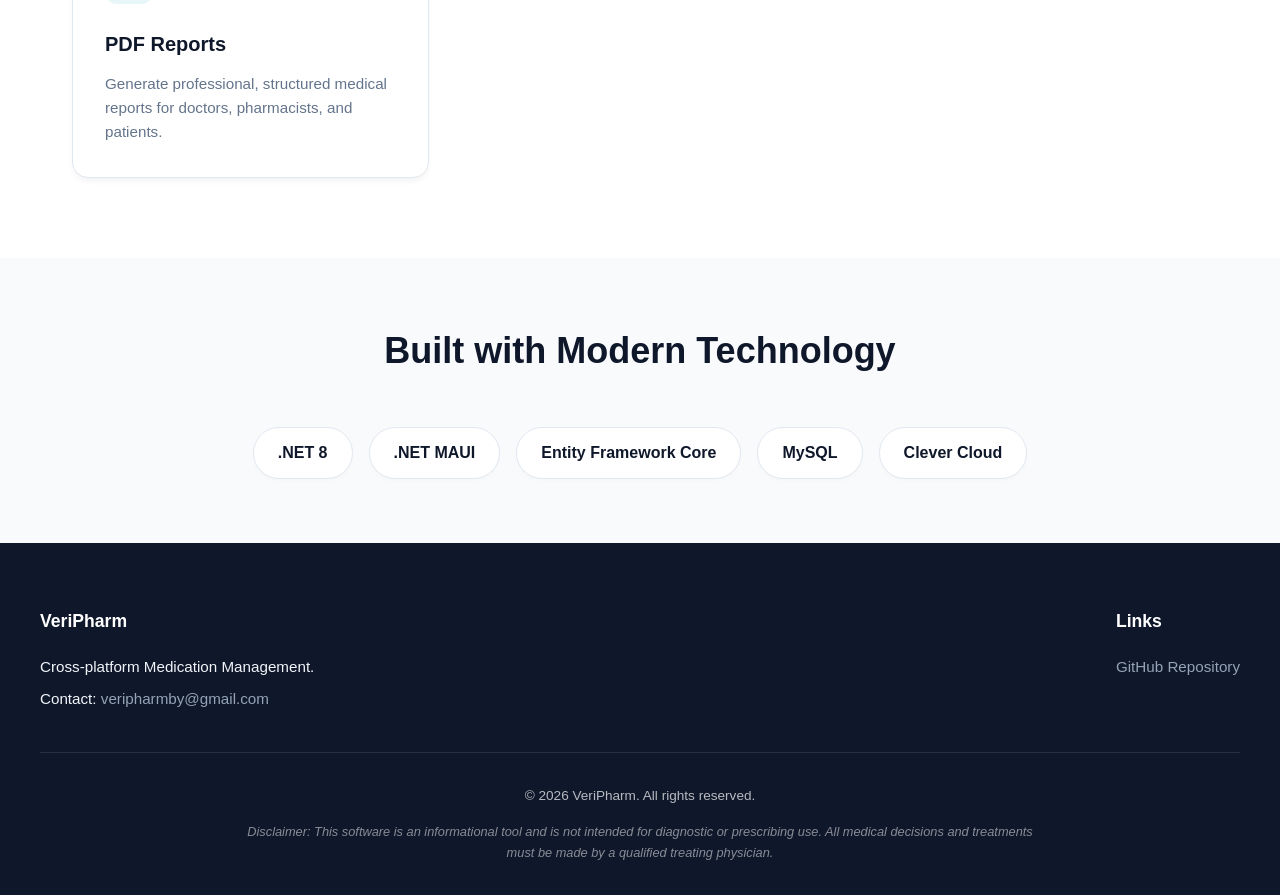
==== commit b18d30fb: "Minor site fixes" ====
--- a/index.html
+++ b/index.html
@@ -114,7 +114,6 @@
       <div class="footer-col">
         <h4>Links</h4>
         <p><a href="https://github.com/OttyQ/VeriPharm">GitHub Repository</a></p>
-        <p><a href="#download">Downloads</a></p>
       </div>
     </div>
     <div class="footer-bottom">
